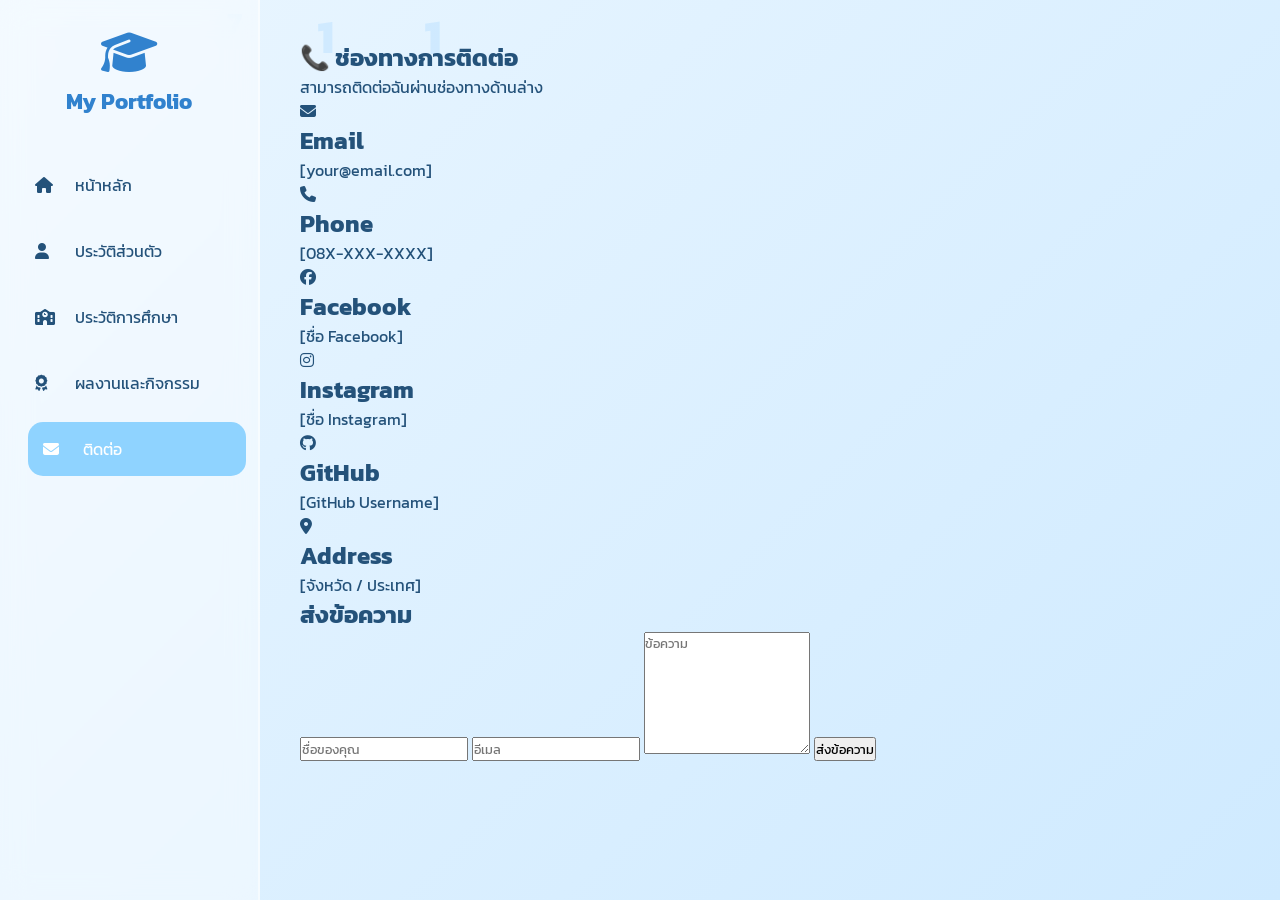
==== contact.html @ 066a2caa "Create contact.html" ====
<!DOCTYPE html>
<html lang="th">

<head>

<meta charset="UTF-8">
<meta name="viewport" content="width=device-width, initial-scale=1.0">

<title>Portfolio | Contact</title>

<link href="https://fonts.googleapis.com/css2?family=Kanit:wght@300;400;500;700&display=swap" rel="stylesheet">

<link rel="stylesheet"
href="https://cdnjs.cloudflare.com/ajax/libs/font-awesome/6.5.2/css/all.min.css">

<link rel="stylesheet" href="css/style.css">

</head>

<body>

<div class="background-number"></div>

<!-- Sidebar -->

<aside class="sidebar">

<div class="logo">

<i class="fa-solid fa-graduation-cap"></i>

<h2>My Portfolio</h2>

</div>

<nav>

<a href="index.html">
<i class="fa-solid fa-house"></i>
หน้าหลัก
</a>

<a href="profile.html">
<i class="fa-solid fa-user"></i>
ประวัติส่วนตัว
</a>

<a href="education.html">
<i class="fa-solid fa-school"></i>
ประวัติการศึกษา
</a>

<a href="portfolio.html">
<i class="fa-solid fa-award"></i>
ผลงานและกิจกรรม
</a>

<a href="contact.html" class="active">
<i class="fa-solid fa-envelope"></i>
ติดต่อ
</a>

</nav>

</aside>

<!-- Main -->

<main class="content">

<section class="page-title">

<h1>📞 ช่องทางการติดต่อ</h1>

<p>สามารถติดต่อฉันผ่านช่องทางด้านล่าง</p>

</section>

<section class="contact-grid">

<div class="contact-card">

<i class="fa-solid fa-envelope"></i>

<h2>Email</h2>

<p>[your@email.com]</p>

</div>

<div class="contact-card">

<i class="fa-solid fa-phone"></i>

<h2>Phone</h2>

<p>[08X-XXX-XXXX]</p>

</div>

<div class="contact-card">

<i class="fa-brands fa-facebook"></i>

<h2>Facebook</h2>

<p>[ชื่อ Facebook]</p>

</div>

<div class="contact-card">

<i class="fa-brands fa-instagram"></i>

<h2>Instagram</h2>

<p>[ชื่อ Instagram]</p>

</div>

<div class="contact-card">

<i class="fa-brands fa-github"></i>

<h2>GitHub</h2>

<p>[GitHub Username]</p>

</div>

<div class="contact-card">

<i class="fa-solid fa-location-dot"></i>

<h2>Address</h2>

<p>[จังหวัด / ประเทศ]</p>

</div>

</section>

<!-- Contact Form -->

<section class="glass">

<h2>ส่งข้อความ</h2>

<form>

<input type="text" placeholder="ชื่อของคุณ">

<input type="email" placeholder="อีเมล">

<textarea rows="6" placeholder="ข้อความ"></textarea>

<button type="submit">

ส่งข้อความ

</button>

</form>

</section>

</main>

<script src="js/script.js"></script>

</body>

</html>
---- css/style.css ----
/* =========================
   ตั้งค่าพื้นฐานเว็บไซต์
========================= */

*{
    margin:0;
    padding:0;
    box-sizing:border-box;
    font-family:'Kanit', sans-serif;
}


body{

    min-height:100vh;

    background:

    linear-gradient(
        135deg,
        #eaf6ff,
        #cfeaff
    );

    color:#24527a;

    overflow-x:hidden;

}



/* =========================
   พื้นหลังตัวเลข
========================= */

.background-number{

    position:fixed;

    width:100%;

    height:100%;

    top:0;

    left:0;

    z-index:-1;

    overflow:hidden;

}



.number{

    position:absolute;

    color:#5bb7ff;

    opacity:0.15;

    font-size:35px;

    font-weight:bold;

    animation:moveNumber linear infinite;

}



@keyframes moveNumber{


0%{

    transform:
    translateY(100vh)
    rotate(0deg);

}


100%{

    transform:
    translateY(-120vh)
    rotate(360deg);

}


}



/* =========================
   Sidebar
========================= */


.sidebar{

    position:fixed;

    left:0;

    top:0;

    width:260px;

    height:100vh;


    background:

    rgba(255,255,255,0.45);


    backdrop-filter:blur(15px);


    border-right:

    2px solid rgba(255,255,255,0.5);


    padding:30px 20px;


    z-index:10;


}



.logo{

    text-align:center;

    color:#3182ce;

    margin-bottom:40px;

}


.logo i{

    font-size:45px;

}



.logo h2{

    margin-top:10px;

    font-size:22px;

}





/* เมนู */


.sidebar nav a{


    display:flex;

    align-items:center;

    gap:15px;


    text-decoration:none;


    color:#24527a;


    padding:15px;


    margin:12px 0;


    border-radius:15px;


    transition:.3s;


}



.sidebar nav a i{

    width:25px;

}



.sidebar nav a:hover,

.sidebar nav .active{


    background:#8fd3ff;


    color:white;


    transform:translateX(8px);


}



/* =========================
   เนื้อหาหลัก
========================= */


.content{


    margin-left:260px;

    padding:40px;


}



/* =========================
   หน้า Home
========================= */


.home{


    min-height:80vh;


    display:flex;


    align-items:center;


    justify-content:center;


    gap:60px;


}




.profile-image img{


    width:260px;


    height:260px;


    object-fit:cover;


    border-radius:50%;


    border:

    8px solid rgba(255,255,255,.6);


    box-shadow:

    0 10px 30px #7ec8ff;


}



.intro{


    max-width:600px;


    background:

    rgba(255,255,255,.45);


    padding:35px;


    border-radius:25px;


    backdrop-filter:blur(15px);


}




.intro h1{

    color:#3182ce;

    font-size:45px;

}



.intro h2{

    font-size:35px;

}



.intro h3{

    color:#4299e1;

}



.intro p{


    margin-top:20px;

    line-height:1.8;


}





/* =========================
   ปุ่ม
========================= */


.button{


    margin-top:25px;

}



.button a{


    display:inline-block;


    padding:12px 25px;


    margin-right:10px;


    border-radius:30px;


    text-decoration:none;


    background:#4299e1;


    color:white;


    transition:.3s;


}



.button a:hover{


    background:#2b6cb0;


    transform:translateY(-5px);


}





/* =========================
   Card
========================= */


.cards{


    display:grid;


    grid-template-columns:

    repeat(3,1fr);


    gap:25px;


}




.card{


    background:

    rgba(255,255,255,.5);


    backdrop-filter:blur(15px);


    padding:30px;


    border-radius:25px;


    text-align:center;


    transition:.3s;


}




.card:hover{


    transform:

    translateY(-10px);


    box-shadow:

    0 15px 30px #9ddcff;


}



.card i{


    font-size:45px;


    color:#3182ce;


    margin-bottom:15px;


}




/* =========================
   Responsive เบื้องต้น
========================= */


@media(max-width:900px){


.sidebar{


    width:80px;


}


.logo h2,

.sidebar span{


    display:none;


}



.content{


    margin-left:80px;


}



.home{


    flex-direction:column;


}



.cards{


    grid-template-columns:1fr;


}


}
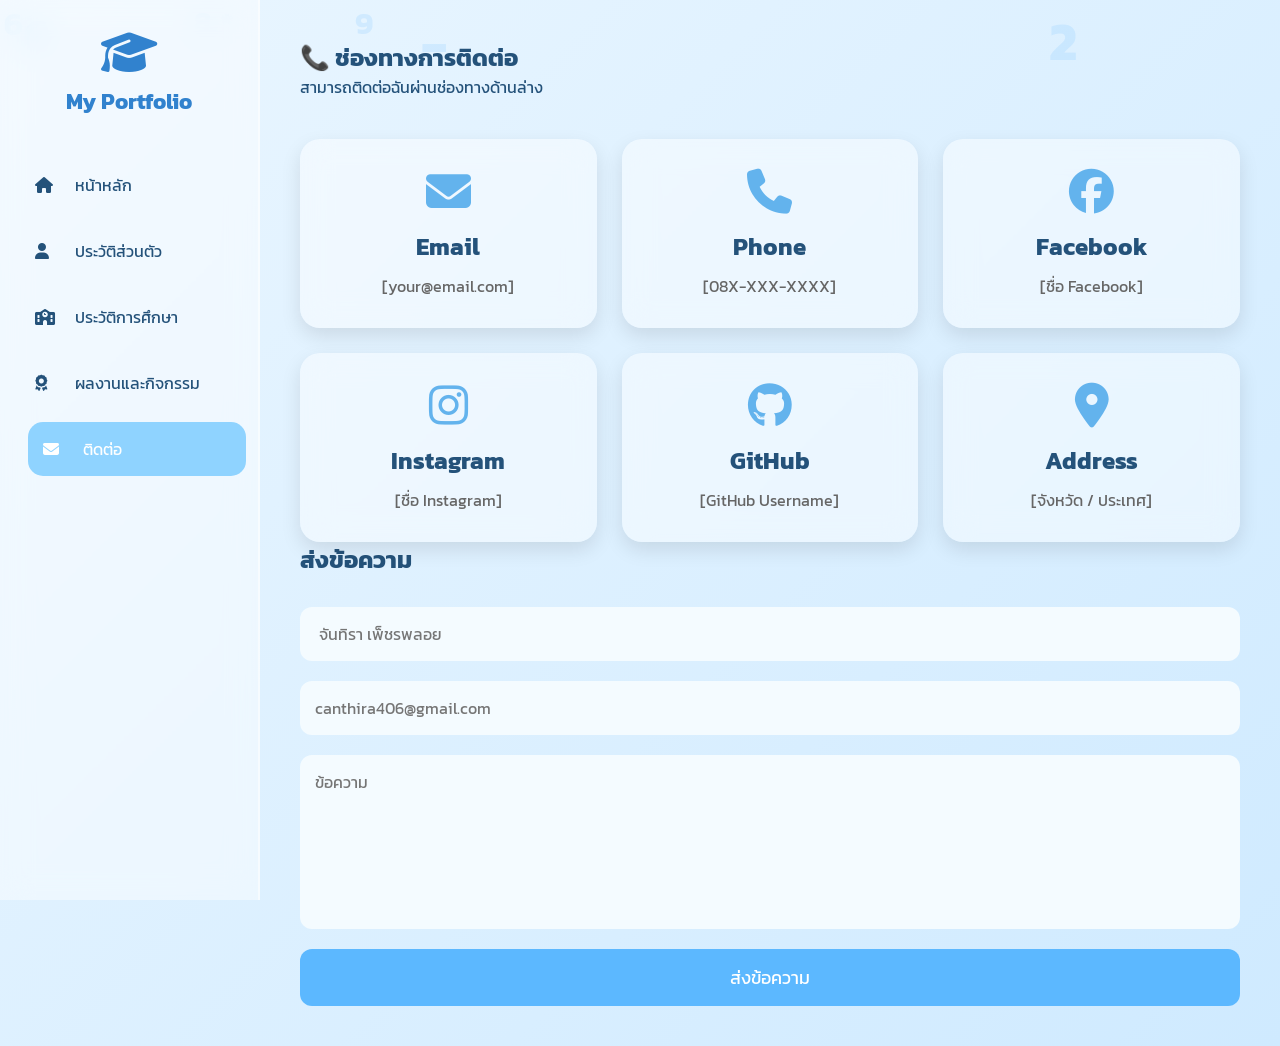
==== commit c2511c16: "Update contact.html" ====
--- a/contact.html
+++ b/contact.html
@@ -148,9 +148,9 @@
 
 <form>
 
-<input type="text" placeholder="ชื่อของคุณ">
+<input type="text" placeholder=" จันทิรา เพ็ชรพลอย ">
 
-<input type="email" placeholder="อีเมล">
+<input type="email" placeholder="canthira406@gmail.com ">
 
 <textarea rows="6" placeholder="ข้อความ"></textarea>
 
--- a/css/style.css
+++ b/css/style.css
@@ -574,3 +574,222 @@
 
 
 }
+/* ===========================
+   Portfolio
+=========================== */
+
+.portfolio-grid{
+    display:grid;
+    grid-template-columns:repeat(auto-fit,minmax(320px,1fr));
+    gap:30px;
+    margin-top:40px;
+}
+
+.portfolio-card{
+    background:rgba(255,255,255,.45);
+    backdrop-filter:blur(15px);
+    border-radius:20px;
+    overflow:hidden;
+    transition:.4s;
+    box-shadow:0 10px 30px rgba(0,0,0,.1);
+}
+
+.portfolio-card:hover{
+    transform:translateY(-10px);
+    box-shadow:0 15px 35px rgba(0,0,0,.15);
+}
+
+.portfolio-card img{
+    width:100%;
+    height:220px;
+    object-fit:cover;
+}
+
+.portfolio-text{
+    padding:20px;
+}
+
+.portfolio-text h2{
+    color:#2b6cb0;
+    margin-bottom:10px;
+}
+
+.portfolio-text p{
+    color:#555;
+    line-height:1.7;
+}
+
+.portfolio-text a{
+    display:inline-block;
+    margin-top:15px;
+    text-decoration:none;
+    background:#7ec8ff;
+    color:white;
+    padding:10px 20px;
+    border-radius:10px;
+    transition:.3s;
+}
+
+.portfolio-text a:hover{
+    background:#4aa8ff;
+}
+/* ===========================
+   Contact
+=========================== */
+
+.contact-grid{
+
+display:grid;
+
+grid-template-columns:repeat(auto-fit,minmax(250px,1fr));
+
+gap:25px;
+
+margin-top:40px;
+
+}
+
+
+
+.contact-card{
+
+background:rgba(255,255,255,.45);
+
+backdrop-filter:blur(15px);
+
+padding:30px;
+
+border-radius:20px;
+
+text-align:center;
+
+transition:.3s;
+
+box-shadow:0 8px 20px rgba(0,0,0,.1);
+
+}
+
+
+
+.contact-card:hover{
+
+transform:translateY(-10px);
+
+}
+
+
+
+.contact-card i{
+
+font-size:45px;
+
+color:#63b3ed;
+
+margin-bottom:15px;
+
+}
+
+
+
+.contact-card h2{
+
+margin-bottom:10px;
+
+}
+
+
+
+.contact-card p{
+
+color:#666;
+
+}
+/* ===========================
+   Contact Form
+=========================== */
+
+form{
+
+display:flex;
+
+flex-direction:column;
+
+gap:20px;
+
+margin-top:30px;
+
+}
+
+
+
+input,
+
+textarea{
+
+padding:15px;
+
+border:none;
+
+border-radius:12px;
+
+font-family:'Kanit',sans-serif;
+
+font-size:16px;
+
+background:#f4fbff;
+
+}
+
+
+
+textarea{
+
+resize:none;
+
+}
+
+
+
+button{
+
+padding:15px;
+
+border:none;
+
+border-radius:12px;
+
+background:#5cb8ff;
+
+color:white;
+
+font-size:18px;
+
+cursor:pointer;
+
+transition:.3s;
+
+}
+
+
+
+button:hover{
+
+background:#3399ff;
+
+}
+footer{
+
+margin-top:80px;
+
+text-align:center;
+
+padding:30px;
+
+color:#666;
+
+font-size:15px;
+
+}
+.portfolio-card
+input
+textarea
